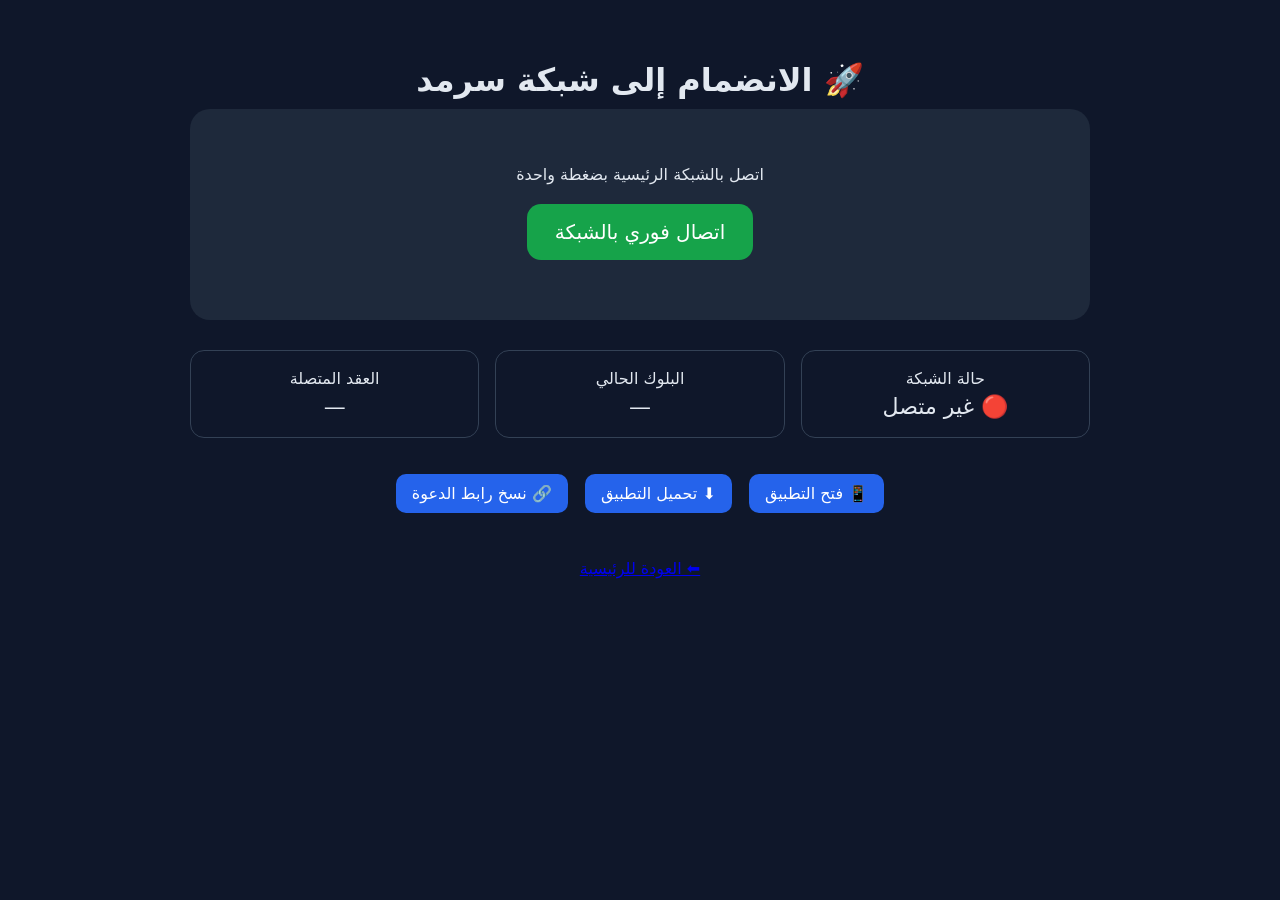
==== mining.html @ a395d226 "v1.14: COORD claim full pool pro-rata; publish SRMD.exe coordinator" ====
<!DOCTYPE html>
<html lang="ar" dir="rtl">
<head>
<meta charset="UTF-8">
<meta name="viewport" content="width=device-width, initial-scale=1.0">
<title>الاتصال بالشبكة — سرمد</title>
<link rel="stylesheet" href="style.css">
<style>
.hero{background:#1e293b;padding:40px;border-radius:20px}
.bigbtn{display:block;margin:20px auto;padding:16px 28px;
background:#16a34a;color:#fff;font-size:20px;
border-radius:14px;text-decoration:none;width:fit-content}
.grid{display:grid;grid-template-columns:repeat(auto-fit,minmax(220px,1fr));gap:16px;margin-top:30px}
.card{background:#0f172a;padding:18px;border-radius:14px;border:1px solid #334155}
.stat{font-size:22px;margin-top:6px}
.btn{display:inline-block;margin:6px;padding:10px 16px;border-radius:10px;background:#2563eb;color:#fff;text-decoration:none}
</style>
</head>

<body>
<div class="container">

<h1>🚀 الانضمام إلى شبكة سرمد</h1>

<div class="hero">
  <p>اتصل بالشبكة الرئيسية بضغطة واحدة</p>
  <a class="bigbtn" id="btnWebNode" href="http://78.47.21.219:9334/node.html">اتصال فوري بالشبكة</a>
</div>

<div class="grid">
  <div class="card">
    <div>حالة الشبكة</div>
    <div class="stat" id="netStatus">…</div>
  </div>
  <div class="card">
    <div>البلوك الحالي</div>
    <div class="stat" id="chainHeight">—</div>
  </div>
  <div class="card">
    <div>العقد المتصلة</div>
    <div class="stat" id="activeCount">—</div>
  </div>
</div>

<div style="margin-top:30px">
  <div id="inviterBanner" style="display:none;margin-bottom:14px;padding:12px 14px;border-radius:12px;background:#14532d;color:#bbf7d0;font-size:14px;line-height:1.5"></div>
  <a class="btn" id="btnOpenApp" href="sarmad://install">📱 فتح التطبيق</a>
  <a class="btn" id="btnDownload" href="downloads/SRMD1.11.apk" download>⬇️ تحميل التطبيق</a>
  <a class="btn" href="#" id="btnCopyInvite">🔗 نسخ رابط الدعوة</a>
</div>

<div style="margin-top:40px">
  <a href="index.html">⬅ العودة للرئيسية</a>
</div>

</div>
<script>
  // Live stats from VPS coordinator (appearance unchanged; numbers only).
  var STATUS_URL = "http://78.47.21.219:9334/v1/status";
  var elStatus = document.getElementById("netStatus");
  var elHeight = document.getElementById("chainHeight");
  var elActive = document.getElementById("activeCount");

  function refreshStatus() {
    fetch(STATUS_URL, { cache: "no-store" })
      .then(function (res) {
        if (!res.ok) throw new Error("bad status");
        return res.json();
      })
      .then(function (data) {
        elStatus.textContent = "🟢 تعمل";
        elHeight.textContent = "#" + String(data.chainHeight != null ? data.chainHeight : 0);
        var n = data.activeCount != null ? data.activeCount : 0;
        elActive.textContent = n + " عقدة";
      })
      .catch(function () {
        elStatus.textContent = "🔴 غير متصل";
        elHeight.textContent = "—";
        elActive.textContent = "—";
      });
  }

  refreshStatus();
  setInterval(refreshStatus, 4000);

  var params = new URLSearchParams(window.location.search);
  var inviter = (params.get("inviter") || "").trim();
  var deepLink = inviter ? ("sarmad://install?inviter=" + encodeURIComponent(inviter)) : "sarmad://install";
  var webNode = "http://78.47.21.219:9334/node.html" + (inviter ? ("?inviter=" + encodeURIComponent(inviter)) : "");
  var inviteLink = inviter ? ("https://sarmad.pro/mining.html?inviter=" + encodeURIComponent(inviter)) : "https://sarmad.pro/mining.html";
  var btnConnect = document.getElementById("btnWebNode") || document.querySelector(".bigbtn");
  var btnOpen = document.getElementById("btnOpenApp");
  var btnDownload = document.getElementById("btnDownload");
  var banner = document.getElementById("inviterBanner");
  if (btnConnect) btnConnect.href = webNode;
  if (btnOpen) btnOpen.href = deepLink;

  function copyText(text, okMsg) {
    if (navigator.clipboard && navigator.clipboard.writeText) {
      navigator.clipboard.writeText(text).then(function () {
        if (okMsg) alert(okMsg);
      }).catch(function () {
        prompt("انسخ:", text);
      });
    } else {
      prompt("انسخ:", text);
    }
  }

  // APK download cannot carry the referral, so put the inviter address on the clipboard
  // for the onboarding screen to pick up after install.
  if (inviter) {
    if (banner) {
      banner.style.display = "block";
      banner.textContent = "دعوة من: " + inviter + " — سيتم نسخ العنوان تلقائياً. بعد التثبيت افتح التطبيق أو الصق العنوان في خانة الإحالة.";
    }
    copyText(inviter);
  }

  if (btnDownload) {
    btnDownload.addEventListener("click", function () {
      if (!inviter) return;
      copyText(inviter, "تم نسخ عنوان الدعوة. ثبّت التطبيق ثم افتحه — خانة الإحالة ستُملأ تلقائياً إن أمكن، أو الصق العنوان يدوياً.");
    });
  }

  document.getElementById("btnCopyInvite").addEventListener("click", function (e) {
    e.preventDefault();
    copyText(inviteLink, "تم نسخ رابط الدعوة");
  });
</script>
</body>
</html>
---- style.css ----
body {
  margin: 0;
  font-family: system-ui, -apple-system, Segoe UI, Roboto, Arial;
  background: #0f172a;
  color: #e2e8f0;
}

.container {
  max-width: 900px;
  margin: auto;
  padding: 40px 20px;
  text-align: center;
}

h1 {
  margin-bottom: 10px;
}

.subtitle {
  color: #94a3b8;
  margin-bottom: 40px;
}

.cards {
  display: grid;
  grid-template-columns: repeat(auto-fit, minmax(240px, 1fr));
  gap: 20px;
}

.card {
  background: #1e293b;
  padding: 30px 20px;
  border-radius: 16px;
  text-decoration: none;
  color: inherit;
  transition: transform .15s ease, box-shadow .15s ease;
  border: 1px solid #334155;
}

.card:hover {
  transform: translateY(-4px);
  box-shadow: 0 10px 25px rgba(0,0,0,.25);
}

.icon {
  font-size: 40px;
  margin-bottom: 10px;
}

.btn {
  display: inline-block;
  margin-top: 30px;
  padding: 10px 18px;
  background: #2563eb;
  color: white;
  border-radius: 10px;
  text-decoration: none;
}
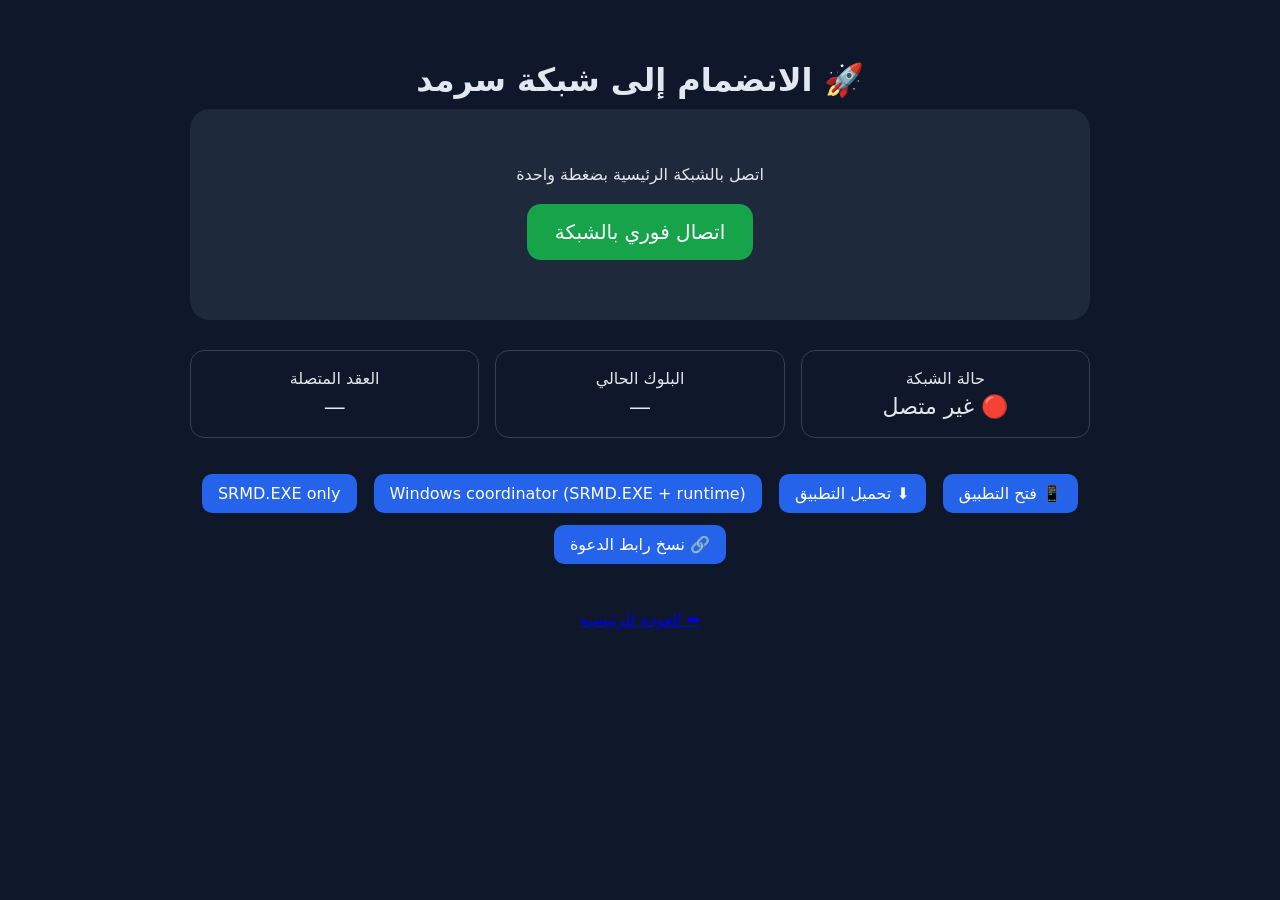
==== commit 43ed4b0a: "site: point mining page to APK 1.14 and coordinator downloads" ====
--- a/mining.html
+++ b/mining.html
@@ -45,7 +45,9 @@
 <div style="margin-top:30px">
   <div id="inviterBanner" style="display:none;margin-bottom:14px;padding:12px 14px;border-radius:12px;background:#14532d;color:#bbf7d0;font-size:14px;line-height:1.5"></div>
   <a class="btn" id="btnOpenApp" href="sarmad://install">📱 فتح التطبيق</a>
-  <a class="btn" id="btnDownload" href="downloads/SRMD1.11.apk" download>⬇️ تحميل التطبيق</a>
+  <a class="btn" id="btnDownload" href="downloads/SRMD1.14.apk" download>⬇️ تحميل التطبيق</a>
+  <a class="btn" href="downloads/SRMD-Coordinator.zip" download>Windows coordinator (SRMD.EXE + runtime)</a>
+  <a class="btn" href="downloads/SRMD.exe" download>SRMD.EXE only</a>
   <a class="btn" href="#" id="btnCopyInvite">🔗 نسخ رابط الدعوة</a>
 </div>
 
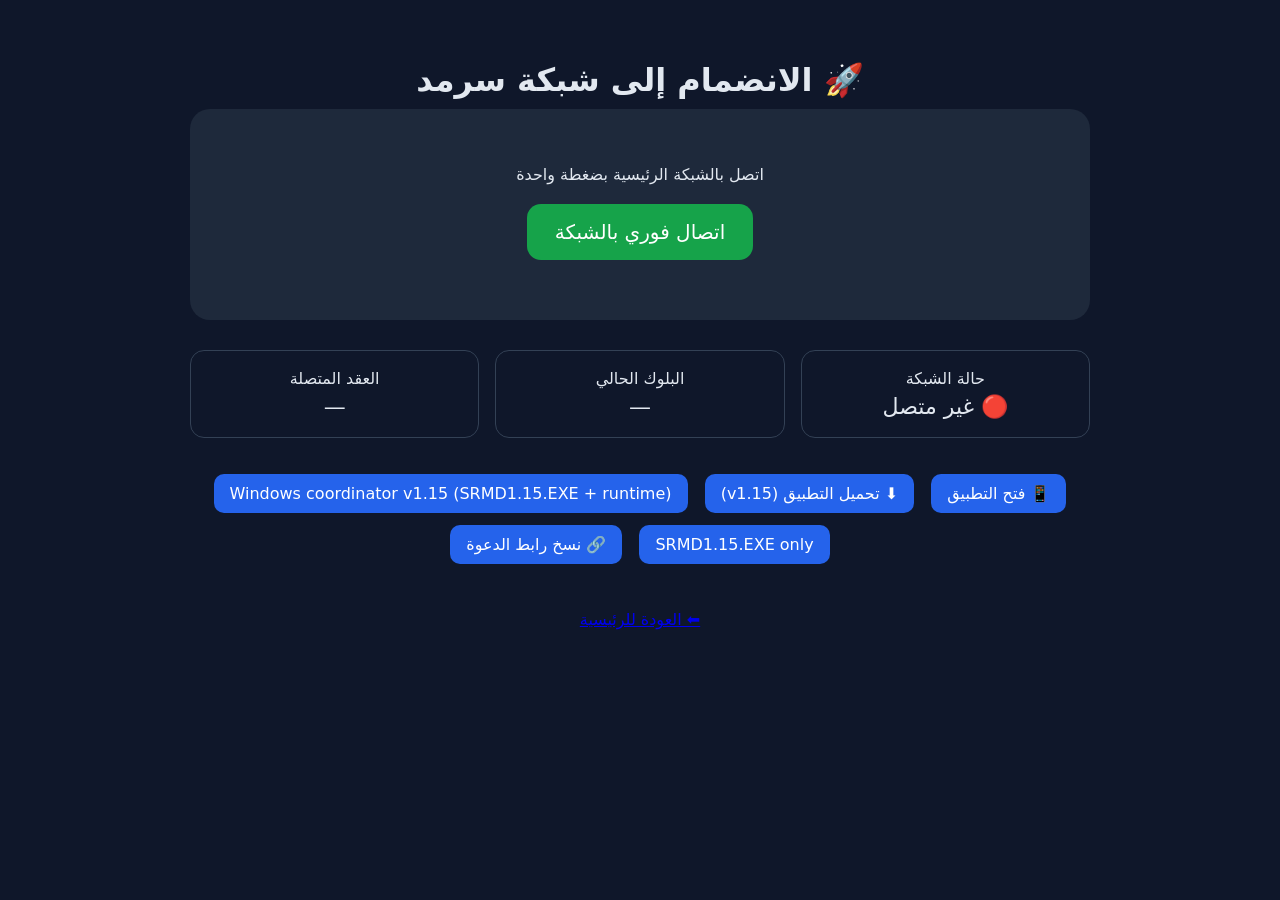
==== commit b219b02f: "v1.15: ARSC 20m heartbeats + hour-share settle; versioned EXE Publish SRMD1.15.apk, SRMD1.15.exe, an" ====
--- a/mining.html
+++ b/mining.html
@@ -45,9 +45,9 @@
 <div style="margin-top:30px">
   <div id="inviterBanner" style="display:none;margin-bottom:14px;padding:12px 14px;border-radius:12px;background:#14532d;color:#bbf7d0;font-size:14px;line-height:1.5"></div>
   <a class="btn" id="btnOpenApp" href="sarmad://install">📱 فتح التطبيق</a>
-  <a class="btn" id="btnDownload" href="downloads/SRMD1.14.apk" download>⬇️ تحميل التطبيق</a>
-  <a class="btn" href="downloads/SRMD-Coordinator.zip" download>Windows coordinator (SRMD.EXE + runtime)</a>
-  <a class="btn" href="downloads/SRMD.exe" download>SRMD.EXE only</a>
+  <a class="btn" id="btnDownload" href="downloads/SRMD1.15.apk" download>⬇️ تحميل التطبيق (v1.15)</a>
+  <a class="btn" href="downloads/SRMD-Coordinator-1.15.zip" download>Windows coordinator v1.15 (SRMD1.15.EXE + runtime)</a>
+  <a class="btn" href="downloads/SRMD1.15.exe" download>SRMD1.15.EXE only</a>
   <a class="btn" href="#" id="btnCopyInvite">🔗 نسخ رابط الدعوة</a>
 </div>
 
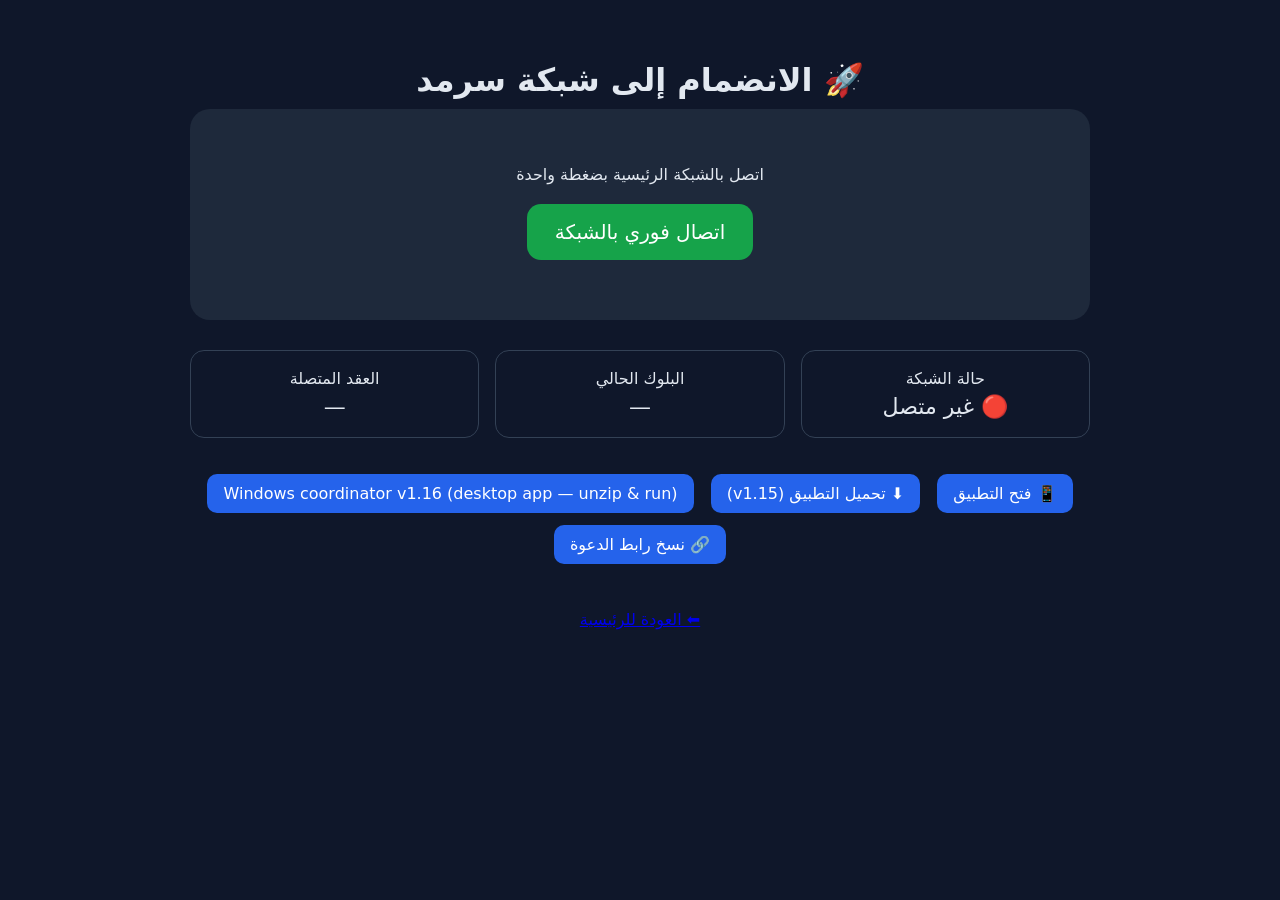
==== commit 01f29ae2: "site: link Windows coordinator v1.16 via GitHub Release (zip >100MB)" ====
--- a/mining.html
+++ b/mining.html
@@ -46,8 +46,7 @@
   <div id="inviterBanner" style="display:none;margin-bottom:14px;padding:12px 14px;border-radius:12px;background:#14532d;color:#bbf7d0;font-size:14px;line-height:1.5"></div>
   <a class="btn" id="btnOpenApp" href="sarmad://install">📱 فتح التطبيق</a>
   <a class="btn" id="btnDownload" href="downloads/SRMD1.15.apk" download>⬇️ تحميل التطبيق (v1.15)</a>
-  <a class="btn" href="downloads/SRMD-Coordinator-1.15.zip" download>Windows coordinator v1.15 (SRMD1.15.EXE + runtime)</a>
-  <a class="btn" href="downloads/SRMD1.15.exe" download>SRMD1.15.EXE only</a>
+  <a class="btn" href="https://github.com/hatimmts/Sarmad-Pro/releases/download/coordinator-1.16/SRMD-Coordinator-1.16.zip" download>Windows coordinator v1.16 (desktop app — unzip &amp; run)</a>
   <a class="btn" href="#" id="btnCopyInvite">🔗 نسخ رابط الدعوة</a>
 </div>
 
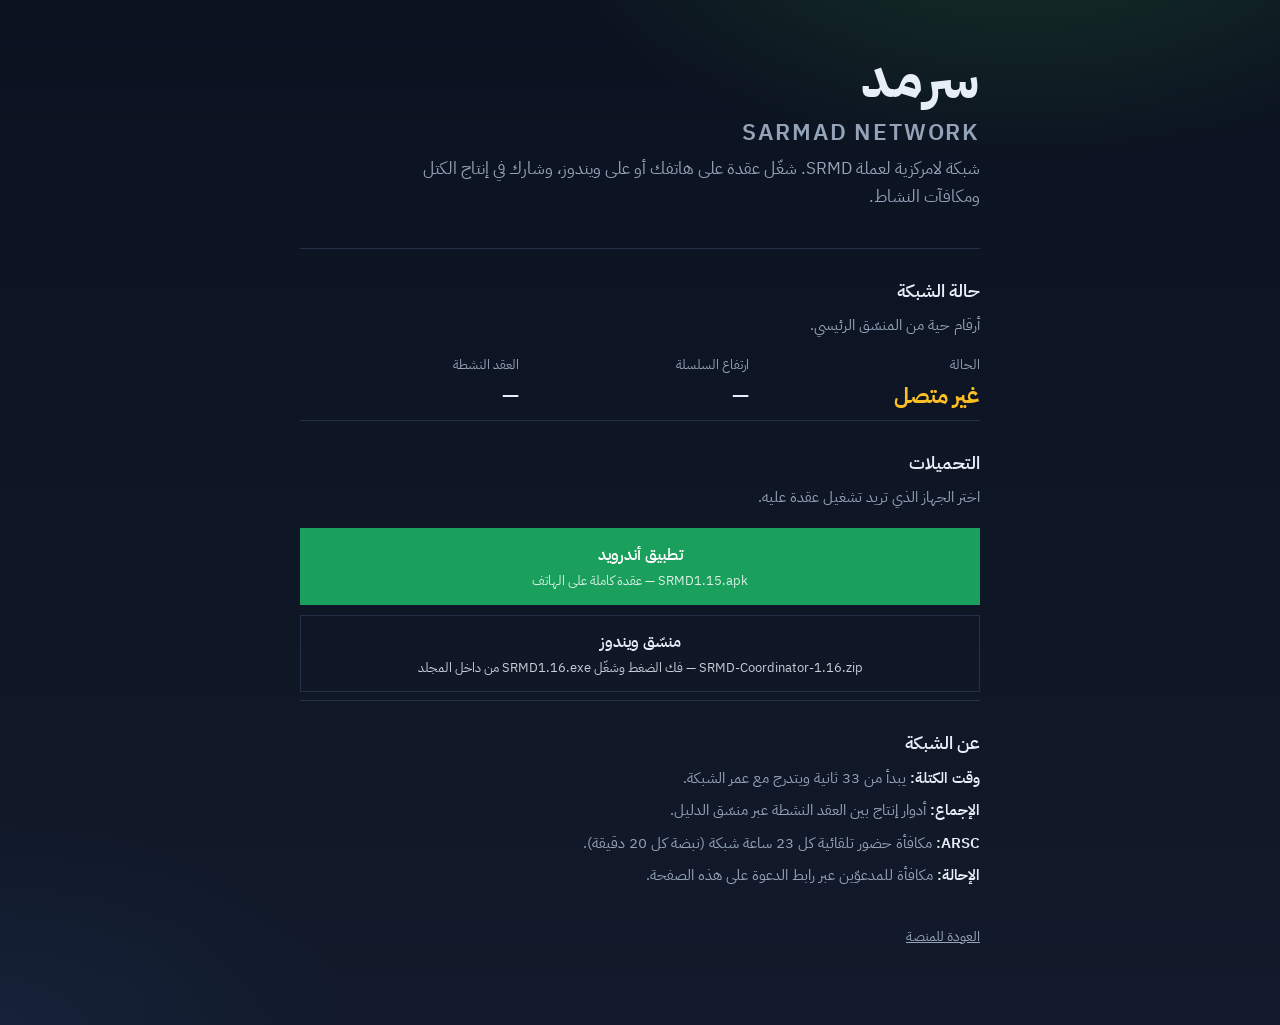
==== commit 1cfc6155: "mining.html: network landing page for downloads and info only" ====
--- a/mining.html
+++ b/mining.html
@@ -1,134 +1,261 @@
 <!DOCTYPE html>
 <html lang="ar" dir="rtl">
 <head>
-<meta charset="UTF-8">
-<meta name="viewport" content="width=device-width, initial-scale=1.0">
-<title>الاتصال بالشبكة — سرمد</title>
-<link rel="stylesheet" href="style.css">
-<style>
-.hero{background:#1e293b;padding:40px;border-radius:20px}
-.bigbtn{display:block;margin:20px auto;padding:16px 28px;
-background:#16a34a;color:#fff;font-size:20px;
-border-radius:14px;text-decoration:none;width:fit-content}
-.grid{display:grid;grid-template-columns:repeat(auto-fit,minmax(220px,1fr));gap:16px;margin-top:30px}
-.card{background:#0f172a;padding:18px;border-radius:14px;border:1px solid #334155}
-.stat{font-size:22px;margin-top:6px}
-.btn{display:inline-block;margin:6px;padding:10px 16px;border-radius:10px;background:#2563eb;color:#fff;text-decoration:none}
-</style>
+  <meta charset="UTF-8" />
+  <meta name="viewport" content="width=device-width, initial-scale=1.0" />
+  <title>شبكة سرمد — Sarmad Network</title>
+  <link rel="preconnect" href="https://fonts.googleapis.com" />
+  <link rel="preconnect" href="https://fonts.gstatic.com" crossorigin />
+  <link href="https://fonts.googleapis.com/css2?family=IBM+Plex+Sans+Arabic:wght@400;600;700&family=IBM+Plex+Sans:wght@400;600;700&display=swap" rel="stylesheet" />
+  <style>
+    :root {
+      --bg: #0b1220;
+      --bg2: #121a2b;
+      --fg: #e8eef7;
+      --muted: #94a3b8;
+      --line: #243047;
+      --accent: #1a9f5c;
+      --accent-hover: #15804a;
+    }
+    * { box-sizing: border-box; }
+    body {
+      margin: 0;
+      min-height: 100vh;
+      color: var(--fg);
+      font-family: "IBM Plex Sans Arabic", "IBM Plex Sans", sans-serif;
+      background:
+        radial-gradient(900px 480px at 80% -10%, #163528 0%, transparent 55%),
+        radial-gradient(700px 400px at 0% 100%, #152238 0%, transparent 50%),
+        linear-gradient(180deg, var(--bg) 0%, var(--bg2) 100%);
+    }
+    .wrap {
+      max-width: 720px;
+      margin: 0 auto;
+      padding: 48px 20px 64px;
+    }
+    .brand {
+      font-size: clamp(2.4rem, 7vw, 3.4rem);
+      font-weight: 700;
+      letter-spacing: 0.02em;
+      margin: 0 0 10px;
+      line-height: 1.15;
+    }
+    .brand span {
+      display: block;
+      font-size: 0.42em;
+      font-weight: 600;
+      color: var(--muted);
+      margin-top: 8px;
+      letter-spacing: 0.08em;
+      text-transform: uppercase;
+    }
+    .lead {
+      margin: 0 0 36px;
+      color: var(--muted);
+      font-size: 1.05rem;
+      line-height: 1.7;
+      max-width: 34em;
+    }
+    section {
+      border-top: 1px solid var(--line);
+      padding-top: 28px;
+      margin-top: 8px;
+    }
+    h2 {
+      margin: 0 0 8px;
+      font-size: 1.15rem;
+      font-weight: 600;
+    }
+    .section-note {
+      margin: 0 0 18px;
+      color: var(--muted);
+      font-size: 0.95rem;
+      line-height: 1.6;
+    }
+    .stats {
+      display: grid;
+      grid-template-columns: repeat(3, 1fr);
+      gap: 12px;
+    }
+    @media (max-width: 560px) {
+      .stats { grid-template-columns: 1fr; }
+    }
+    .stat-label {
+      color: var(--muted);
+      font-size: 0.8rem;
+      margin-bottom: 6px;
+    }
+    .stat-value {
+      font-size: 1.35rem;
+      font-weight: 700;
+      font-variant-numeric: tabular-nums;
+    }
+    .stat-value.ok { color: #4ade80; }
+    .stat-value.warn { color: #fbbf24; }
+    .downloads {
+      display: flex;
+      flex-direction: column;
+      gap: 10px;
+      align-items: stretch;
+    }
+    .dl {
+      display: block;
+      text-align: center;
+      padding: 14px 18px;
+      background: var(--accent);
+      color: #fff;
+      text-decoration: none;
+      font-weight: 600;
+      border: 1px solid transparent;
+      transition: background 0.15s ease;
+    }
+    .dl:hover { background: var(--accent-hover); }
+    .dl.secondary {
+      background: transparent;
+      border-color: var(--line);
+      color: var(--fg);
+    }
+    .dl.secondary:hover { border-color: var(--accent); color: #bbf7d0; }
+    .dl small {
+      display: block;
+      margin-top: 4px;
+      font-weight: 400;
+      font-size: 0.8rem;
+      opacity: 0.85;
+    }
+    .facts {
+      margin: 0;
+      padding: 0;
+      list-style: none;
+      color: var(--muted);
+      font-size: 0.95rem;
+      line-height: 1.75;
+    }
+    .facts li + li { margin-top: 6px; }
+    .facts strong { color: var(--fg); font-weight: 600; }
+    .foot {
+      margin-top: 36px;
+      font-size: 0.9rem;
+    }
+    .foot a { color: var(--muted); }
+    .invite {
+      display: none;
+      margin-bottom: 18px;
+      padding: 12px 14px;
+      border: 1px solid #1f6b3a;
+      background: #0f1f14;
+      color: #bbf7d0;
+      font-size: 0.9rem;
+      line-height: 1.55;
+    }
+  </style>
 </head>
-
 <body>
-<div class="container">
-
-<h1>🚀 الانضمام إلى شبكة سرمد</h1>
-
-<div class="hero">
-  <p>اتصل بالشبكة الرئيسية بضغطة واحدة</p>
-  <a class="bigbtn" id="btnWebNode" href="http://78.47.21.219:9334/node.html">اتصال فوري بالشبكة</a>
-</div>
-
-<div class="grid">
-  <div class="card">
-    <div>حالة الشبكة</div>
-    <div class="stat" id="netStatus">…</div>
+  <div class="wrap">
+    <p class="brand">سرمد<span>Sarmad Network</span></p>
+    <p class="lead">
+      شبكة لامركزية لعملة SRMD. شغّل عقدة على هاتفك أو على ويندوز، وشارك في إنتاج الكتل ومكافآت النشاط.
+    </p>
+
+    <div id="inviterBanner" class="invite"></div>
+
+    <section>
+      <h2>حالة الشبكة</h2>
+      <p class="section-note">أرقام حية من المنسّق الرئيسي.</p>
+      <div class="stats">
+        <div>
+          <div class="stat-label">الحالة</div>
+          <div class="stat-value" id="netStatus">…</div>
+        </div>
+        <div>
+          <div class="stat-label">ارتفاع السلسلة</div>
+          <div class="stat-value" id="chainHeight">—</div>
+        </div>
+        <div>
+          <div class="stat-label">العقد النشطة</div>
+          <div class="stat-value" id="activeCount">—</div>
+        </div>
+      </div>
+    </section>
+
+    <section>
+      <h2>التحميلات</h2>
+      <p class="section-note">اختر الجهاز الذي تريد تشغيل عقدة عليه.</p>
+      <div class="downloads">
+        <a class="dl" id="btnDownload" href="downloads/SRMD1.15.apk" download>
+          تطبيق أندرويد
+          <small>SRMD1.15.apk — عقدة كاملة على الهاتف</small>
+        </a>
+        <a class="dl secondary" href="downloads/SRMD-Coordinator-1.16.zip" download>
+          منسّق ويندوز
+          <small>SRMD-Coordinator-1.16.zip — فك الضغط وشغّل SRMD1.16.exe من داخل المجلد</small>
+        </a>
+      </div>
+    </section>
+
+    <section>
+      <h2>عن الشبكة</h2>
+      <ul class="facts">
+        <li><strong>وقت الكتلة:</strong> يبدأ من 33 ثانية ويتدرج مع عمر الشبكة.</li>
+        <li><strong>الإجماع:</strong> أدوار إنتاج بين العقد النشطة عبر منسّق الدليل.</li>
+        <li><strong>ARSC:</strong> مكافأة حضور تلقائية كل 23 ساعة شبكة (نبضة كل 20 دقيقة).</li>
+        <li><strong>الإحالة:</strong> مكافأة للمدعوّين عبر رابط الدعوة على هذه الصفحة.</li>
+      </ul>
+    </section>
+
+    <p class="foot"><a href="index.html">العودة للمنصة</a></p>
   </div>
-  <div class="card">
-    <div>البلوك الحالي</div>
-    <div class="stat" id="chainHeight">—</div>
-  </div>
-  <div class="card">
-    <div>العقد المتصلة</div>
-    <div class="stat" id="activeCount">—</div>
-  </div>
-</div>
-
-<div style="margin-top:30px">
-  <div id="inviterBanner" style="display:none;margin-bottom:14px;padding:12px 14px;border-radius:12px;background:#14532d;color:#bbf7d0;font-size:14px;line-height:1.5"></div>
-  <a class="btn" id="btnOpenApp" href="sarmad://install">📱 فتح التطبيق</a>
-  <a class="btn" id="btnDownload" href="downloads/SRMD1.15.apk" download>⬇️ تحميل التطبيق (v1.15)</a>
-  <a class="btn" href="https://github.com/hatimmts/Sarmad-Pro/releases/download/coordinator-1.16/SRMD-Coordinator-1.16.zip" download>Windows coordinator v1.16 (desktop app — unzip &amp; run)</a>
-  <a class="btn" href="#" id="btnCopyInvite">🔗 نسخ رابط الدعوة</a>
-</div>
-
-<div style="margin-top:40px">
-  <a href="index.html">⬅ العودة للرئيسية</a>
-</div>
-
-</div>
-<script>
-  // Live stats from VPS coordinator (appearance unchanged; numbers only).
-  var STATUS_URL = "http://78.47.21.219:9334/v1/status";
-  var elStatus = document.getElementById("netStatus");
-  var elHeight = document.getElementById("chainHeight");
-  var elActive = document.getElementById("activeCount");
-
-  function refreshStatus() {
-    fetch(STATUS_URL, { cache: "no-store" })
-      .then(function (res) {
-        if (!res.ok) throw new Error("bad status");
-        return res.json();
-      })
-      .then(function (data) {
-        elStatus.textContent = "🟢 تعمل";
-        elHeight.textContent = "#" + String(data.chainHeight != null ? data.chainHeight : 0);
-        var n = data.activeCount != null ? data.activeCount : 0;
-        elActive.textContent = n + " عقدة";
-      })
-      .catch(function () {
-        elStatus.textContent = "🔴 غير متصل";
-        elHeight.textContent = "—";
-        elActive.textContent = "—";
+
+  <script>
+    var STATUS_URL = "/v1/status";
+    var elStatus = document.getElementById("netStatus");
+    var elHeight = document.getElementById("chainHeight");
+    var elActive = document.getElementById("activeCount");
+
+    function refreshStatus() {
+      fetch(STATUS_URL, { cache: "no-store" })
+        .then(function (res) {
+          if (!res.ok) throw new Error("bad status");
+          return res.json();
+        })
+        .then(function (data) {
+          elStatus.textContent = "تعمل";
+          elStatus.className = "stat-value ok";
+          elHeight.textContent = "#" + String(data.chainHeight != null ? data.chainHeight : 0);
+          var n = data.activeCount != null ? data.activeCount : 0;
+          elActive.textContent = String(n);
+        })
+        .catch(function () {
+          elStatus.textContent = "غير متصل";
+          elStatus.className = "stat-value warn";
+          elHeight.textContent = "—";
+          elActive.textContent = "—";
+        });
+    }
+
+    refreshStatus();
+    setInterval(refreshStatus, 4000);
+
+    var params = new URLSearchParams(window.location.search);
+    var inviter = (params.get("inviter") || "").trim();
+    var banner = document.getElementById("inviterBanner");
+    var btnDownload = document.getElementById("btnDownload");
+
+    function copyText(text) {
+      if (navigator.clipboard && navigator.clipboard.writeText) {
+        navigator.clipboard.writeText(text).catch(function () {});
+      }
+    }
+
+    if (inviter) {
+      banner.style.display = "block";
+      banner.textContent =
+        "دعوة من: " + inviter + " — نُسخ العنوان إلى الحافظة. بعد تثبيت التطبيق الصقه في خانة الإحالة إن لزم.";
+      copyText(inviter);
+      btnDownload.addEventListener("click", function () {
+        copyText(inviter);
       });
-  }
-
-  refreshStatus();
-  setInterval(refreshStatus, 4000);
-
-  var params = new URLSearchParams(window.location.search);
-  var inviter = (params.get("inviter") || "").trim();
-  var deepLink = inviter ? ("sarmad://install?inviter=" + encodeURIComponent(inviter)) : "sarmad://install";
-  var webNode = "http://78.47.21.219:9334/node.html" + (inviter ? ("?inviter=" + encodeURIComponent(inviter)) : "");
-  var inviteLink = inviter ? ("https://sarmad.pro/mining.html?inviter=" + encodeURIComponent(inviter)) : "https://sarmad.pro/mining.html";
-  var btnConnect = document.getElementById("btnWebNode") || document.querySelector(".bigbtn");
-  var btnOpen = document.getElementById("btnOpenApp");
-  var btnDownload = document.getElementById("btnDownload");
-  var banner = document.getElementById("inviterBanner");
-  if (btnConnect) btnConnect.href = webNode;
-  if (btnOpen) btnOpen.href = deepLink;
-
-  function copyText(text, okMsg) {
-    if (navigator.clipboard && navigator.clipboard.writeText) {
-      navigator.clipboard.writeText(text).then(function () {
-        if (okMsg) alert(okMsg);
-      }).catch(function () {
-        prompt("انسخ:", text);
-      });
-    } else {
-      prompt("انسخ:", text);
-    }
-  }
-
-  // APK download cannot carry the referral, so put the inviter address on the clipboard
-  // for the onboarding screen to pick up after install.
-  if (inviter) {
-    if (banner) {
-      banner.style.display = "block";
-      banner.textContent = "دعوة من: " + inviter + " — سيتم نسخ العنوان تلقائياً. بعد التثبيت افتح التطبيق أو الصق العنوان في خانة الإحالة.";
-    }
-    copyText(inviter);
-  }
-
-  if (btnDownload) {
-    btnDownload.addEventListener("click", function () {
-      if (!inviter) return;
-      copyText(inviter, "تم نسخ عنوان الدعوة. ثبّت التطبيق ثم افتحه — خانة الإحالة ستُملأ تلقائياً إن أمكن، أو الصق العنوان يدوياً.");
-    });
-  }
-
-  document.getElementById("btnCopyInvite").addEventListener("click", function (e) {
-    e.preventDefault();
-    copyText(inviteLink, "تم نسخ رابط الدعوة");
-  });
-</script>
+    }
+  </script>
 </body>
 </html>
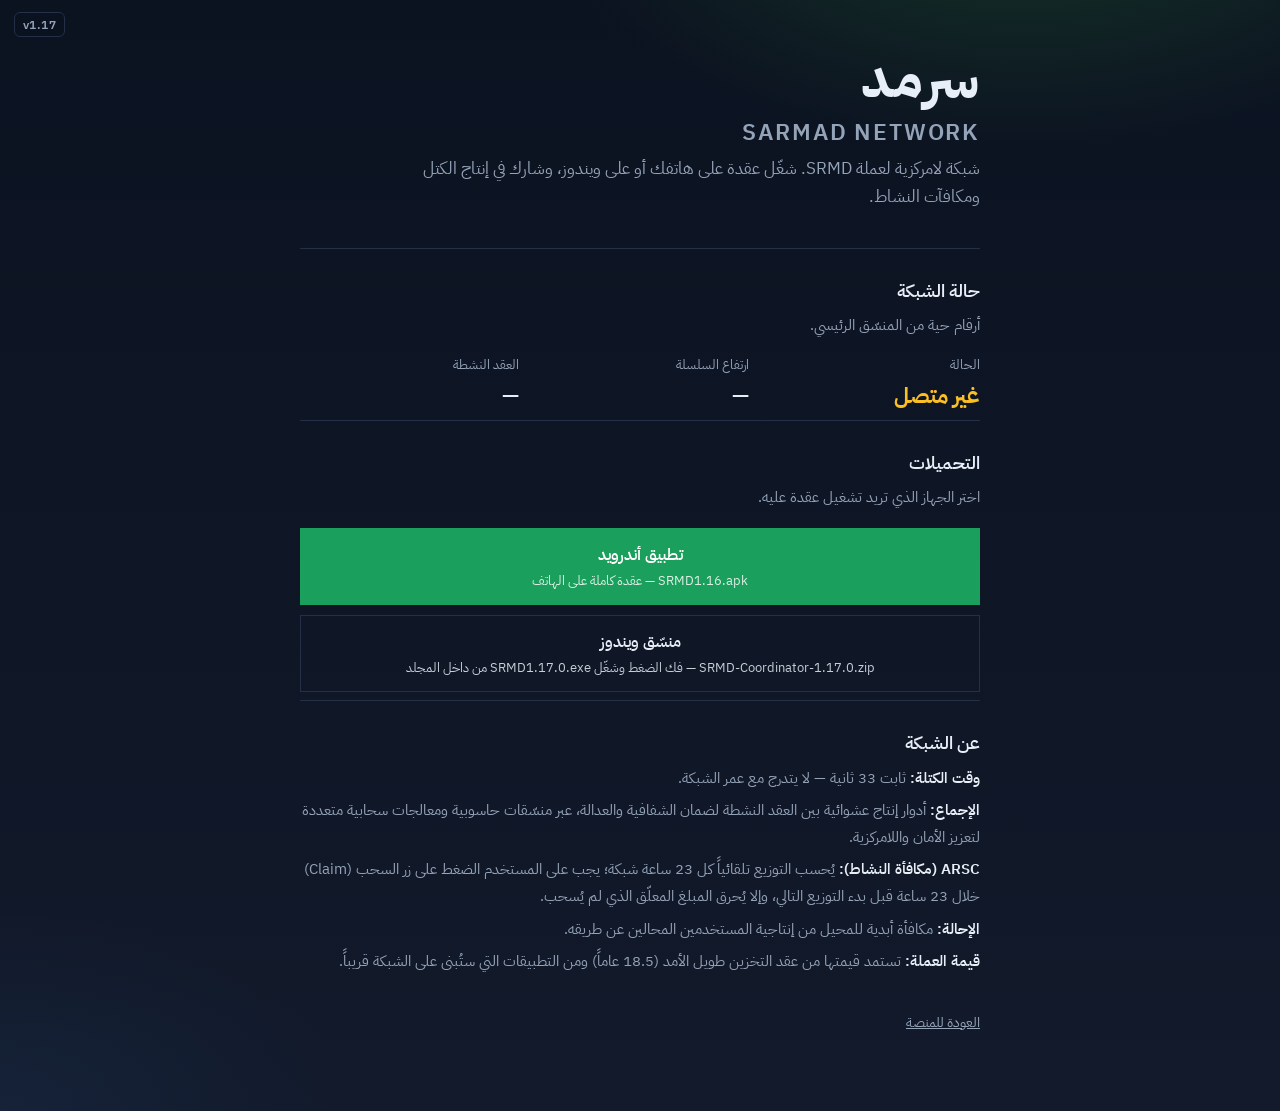
==== commit 8002eb11: "Point network card to VPS mining.html and ship site v1.17." ====
--- a/mining.html
+++ b/mining.html
@@ -148,9 +148,29 @@
       font-size: 0.9rem;
       line-height: 1.55;
     }
+    .page-version {
+      position: fixed;
+      top: 12px;
+      left: 14px;
+      z-index: 50;
+      margin: 0;
+      padding: 4px 8px;
+      font-family: "IBM Plex Sans", "IBM Plex Sans Arabic", sans-serif;
+      font-size: 0.75rem;
+      font-weight: 600;
+      letter-spacing: 0.04em;
+      color: var(--muted);
+      background: rgba(11, 18, 32, 0.72);
+      border: 1px solid var(--line);
+      border-radius: 6px;
+      direction: ltr;
+      pointer-events: none;
+      user-select: none;
+    }
   </style>
 </head>
 <body>
+  <p class="page-version" title="mining.html page version">v1.17</p>
   <div class="wrap">
     <p class="brand">سرمد<span>Sarmad Network</span></p>
     <p class="lead">
@@ -182,13 +202,13 @@
       <h2>التحميلات</h2>
       <p class="section-note">اختر الجهاز الذي تريد تشغيل عقدة عليه.</p>
       <div class="downloads">
-        <a class="dl" id="btnDownload" href="downloads/SRMD1.15.apk" download>
+        <a class="dl" id="btnDownload" href="downloads/SRMD1.16.apk" download>
           تطبيق أندرويد
-          <small>SRMD1.15.apk — عقدة كاملة على الهاتف</small>
+          <small>SRMD1.16.apk — عقدة كاملة على الهاتف</small>
         </a>
-        <a class="dl secondary" href="downloads/SRMD-Coordinator-1.16.zip" download>
+        <a class="dl secondary" href="downloads/SRMD-Coordinator-1.17.0.zip" download>
           منسّق ويندوز
-          <small>SRMD-Coordinator-1.16.zip — فك الضغط وشغّل SRMD1.16.exe من داخل المجلد</small>
+          <small>SRMD-Coordinator-1.17.0.zip — فك الضغط وشغّل SRMD1.17.0.exe من داخل المجلد</small>
         </a>
       </div>
     </section>
@@ -196,10 +216,11 @@
     <section>
       <h2>عن الشبكة</h2>
       <ul class="facts">
-        <li><strong>وقت الكتلة:</strong> يبدأ من 33 ثانية ويتدرج مع عمر الشبكة.</li>
-        <li><strong>الإجماع:</strong> أدوار إنتاج بين العقد النشطة عبر منسّق الدليل.</li>
-        <li><strong>ARSC:</strong> مكافأة حضور تلقائية كل 23 ساعة شبكة (نبضة كل 20 دقيقة).</li>
-        <li><strong>الإحالة:</strong> مكافأة للمدعوّين عبر رابط الدعوة على هذه الصفحة.</li>
+        <li><strong>وقت الكتلة:</strong> ثابت 33 ثانية — لا يتدرج مع عمر الشبكة.</li>
+        <li><strong>الإجماع:</strong> أدوار إنتاج عشوائية بين العقد النشطة لضمان الشفافية والعدالة، عبر منسّقات حاسوبية ومعالجات سحابية متعددة لتعزيز الأمان واللامركزية.</li>
+        <li><strong>ARSC (مكافأة النشاط):</strong> يُحسب التوزيع تلقائياً كل 23 ساعة شبكة؛ يجب على المستخدم الضغط على زر السحب (Claim) خلال 23 ساعة قبل بدء التوزيع التالي، وإلا يُحرق المبلغ المعلّق الذي لم يُسحب.</li>
+        <li><strong>الإحالة:</strong> مكافأة أبدية للمحيل من إنتاجية المستخدمين المحالين عن طريقه.</li>
+        <li><strong>قيمة العملة:</strong> تستمد قيمتها من عقد التخزين طويل الأمد (18.5 عاماً) ومن التطبيقات التي ستُبنى على الشبكة قريباً.</li>
       </ul>
     </section>
 
